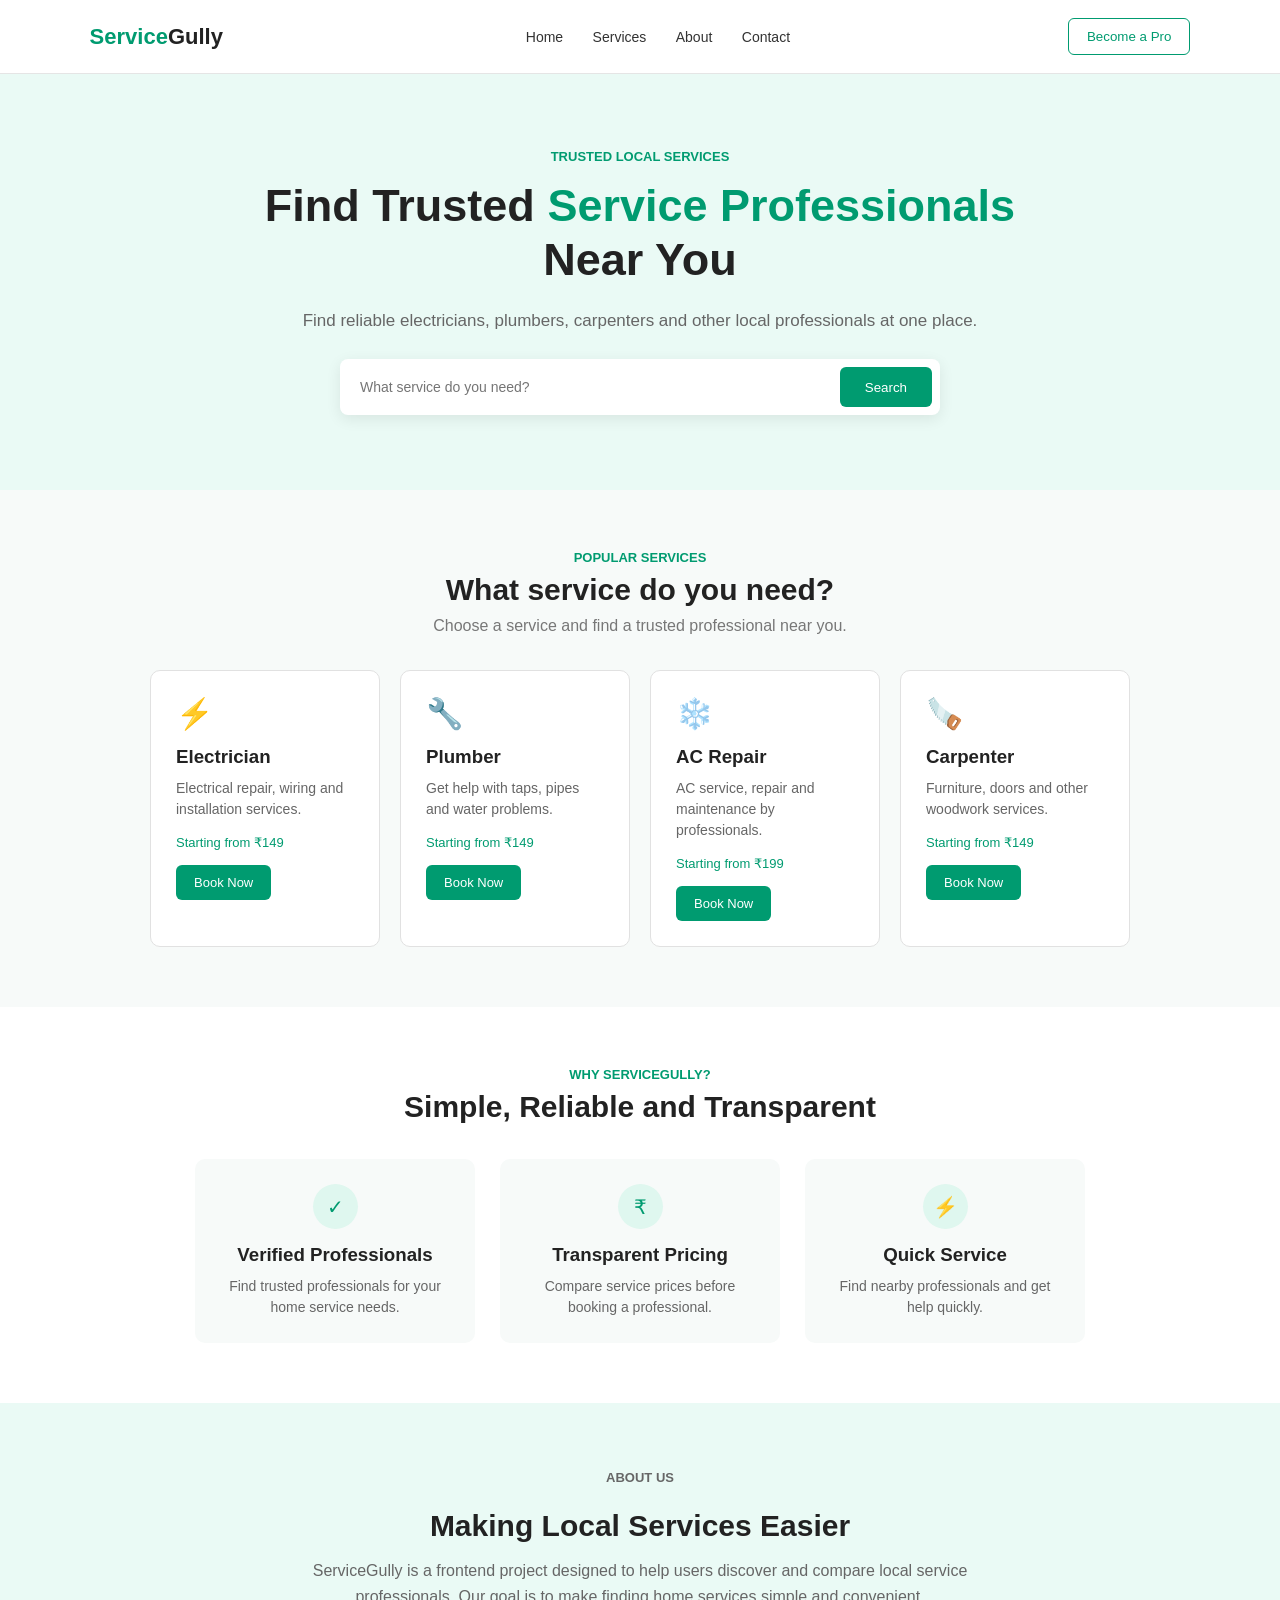
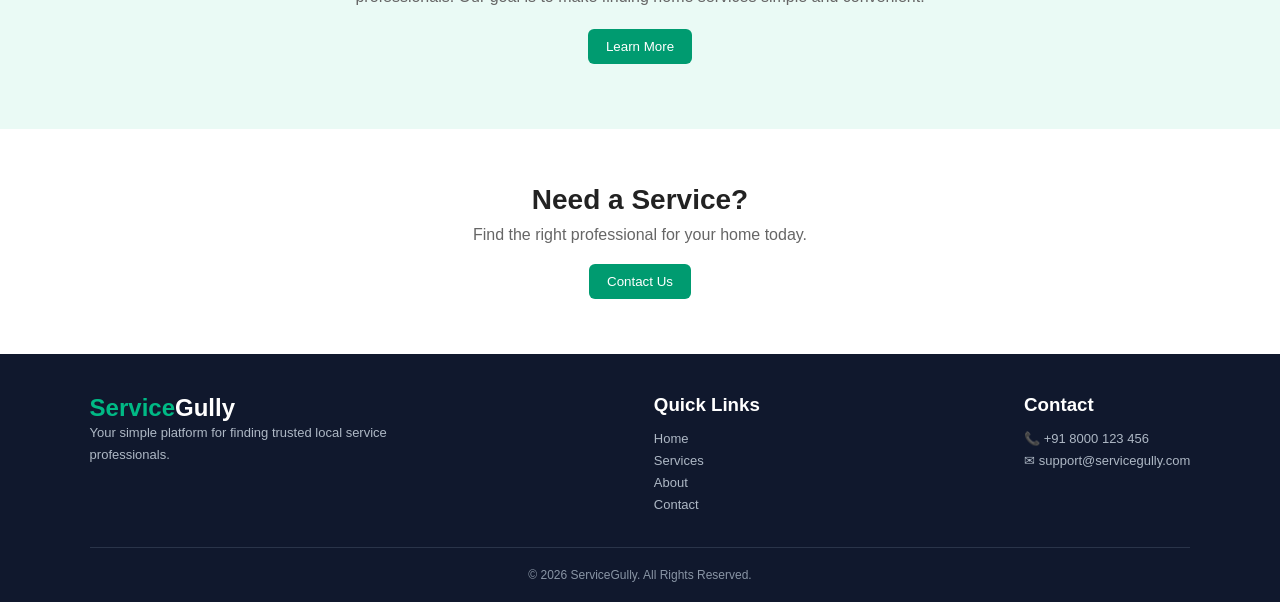
==== index.html @ 8cdb0716 "Added ServiceGully Frontend" ====
<!DOCTYPE html>
<html lang="en">
<head>
    <meta charset="UTF-8">
    <meta name="viewport" content="width=device-width, initial-scale=1.0">

    <title>ServiceGully - Local Services</title>

    <link rel="stylesheet" href="style.css">
</head>

<body>

    <!-- Navbar -->
    <header class="navbar">

        <div class="logo">
            <span>Service</span>Gully
        </div>

        <nav>
            <a href="#">Home</a>
            <a href="#services">Services</a>
            <a href="#about">About</a>
            <a href="#contact">Contact</a>
        </nav>

        <button class="nav-button">Become a Pro</button>

    </header>


    <!-- Hero Section -->
    <section class="hero">

        <div class="hero-content">

            <p class="small-heading">TRUSTED LOCAL SERVICES</p>

            <h1>
                Find Trusted
                <span>Service Professionals</span>
                Near You
            </h1>

            <p class="hero-text">
                Find reliable electricians, plumbers, carpenters
                and other local professionals at one place.
            </p>

            <div class="search-box">

                <input
                    type="text"
                    placeholder="What service do you need?"
                >

                <button>Search</button>

            </div>

        </div>

    </section>


    <!-- Services Section -->
    <section class="services-section" id="services">

        <p class="section-title">POPULAR SERVICES</p>

        <h2>What service do you need?</h2>

        <p class="section-text">
            Choose a service and find a trusted professional near you.
        </p>


        <div class="service-container">

            <!-- Card 1 -->
            <div class="service-card">

                <div class="service-icon">⚡</div>

                <h3>Electrician</h3>

                <p>
                    Electrical repair, wiring and installation services.
                </p>

                <span>Starting from ₹149</span>

                <button>Book Now</button>

            </div>


            <!-- Card 2 -->
            <div class="service-card">

                <div class="service-icon">🔧</div>

                <h3>Plumber</h3>

                <p>
                    Get help with taps, pipes and water problems.
                </p>

                <span>Starting from ₹149</span>

                <button>Book Now</button>

            </div>


            <!-- Card 3 -->
            <div class="service-card">

                <div class="service-icon">❄️</div>

                <h3>AC Repair</h3>

                <p>
                    AC service, repair and maintenance by professionals.
                </p>

                <span>Starting from ₹199</span>

                <button>Book Now</button>

            </div>


            <!-- Card 4 -->
            <div class="service-card">

                <div class="service-icon">🪚</div>

                <h3>Carpenter</h3>

                <p>
                    Furniture, doors and other woodwork services.
                </p>

                <span>Starting from ₹149</span>

                <button>Book Now</button>

            </div>

        </div>

    </section>


    <!-- Why ServiceGully -->
    <section class="why-section">

        <p class="section-title">WHY SERVICEGULLY?</p>

        <h2>Simple, Reliable and Transparent</h2>

        <div class="why-container">

            <div class="why-card">

                <div class="why-icon">✓</div>

                <h3>Verified Professionals</h3>

                <p>
                    Find trusted professionals for your home service needs.
                </p>

            </div>


            <div class="why-card">

                <div class="why-icon">₹</div>

                <h3>Transparent Pricing</h3>

                <p>
                    Compare service prices before booking a professional.
                </p>

            </div>


            <div class="why-card">

                <div class="why-icon">⚡</div>

                <h3>Quick Service</h3>

                <p>
                    Find nearby professionals and get help quickly.
                </p>

            </div>

        </div>

    </section>


    <!-- About Section -->
    <section class="about-section" id="about">

        <div class="about-content">

            <p class="section-title">ABOUT US</p>

            <h2>Making Local Services Easier</h2>

            <p>
                ServiceGully is a frontend project designed to help
                users discover and compare local service professionals.
                Our goal is to make finding home services simple and
                convenient.
            </p>

            <button>Learn More</button>

        </div>

    </section>


    <!-- Contact Section -->
    <section class="contact-section" id="contact">

        <h2>Need a Service?</h2>

        <p>
            Find the right professional for your home today.
        </p>

        <button>Contact Us</button>

    </section>


    <!-- Footer -->
    <footer>

        <div class="footer-content">

            <div>
                <h2><span>Service</span>Gully</h2>

                <p>
                    Your simple platform for finding trusted
                    local service professionals.
                </p>
            </div>


            <div>
                <h3>Quick Links</h3>

                <a href="#">Home</a>
                <a href="#services">Services</a>
                <a href="#about">About</a>
                <a href="#contact">Contact</a>
            </div>


            <div>
                <h3>Contact</h3>

                <p>📞 +91 8000 123 456</p>
                <p>✉ support@servicegully.com</p>
            </div>

        </div>


        <div class="copyright">

            <p>© 2026 ServiceGully. All Rights Reserved.</p>

        </div>

    </footer>

</body>
</html>
---- style.css ----
/* Basic Reset */

* {
    margin: 0;
    padding: 0;
    box-sizing: border-box;
}


body {
    font-family: Arial, sans-serif;
    color: #222;
    background-color: #f7faf9;
}


/* Navbar */

.navbar {
    background-color: white;

    display: flex;
    align-items: center;
    justify-content: space-between;

    padding: 18px 7%;

    border-bottom: 1px solid #e5e5e5;
}


.logo {
    font-size: 22px;
    font-weight: bold;
}

.logo span {
    color: #009b70;
}


nav a {
    text-decoration: none;
    color: #333;

    margin-left: 25px;

    font-size: 14px;
}


nav a:hover {
    color: #009b70;
}


button {
    background-color: #009b70;
    color: white;

    border: none;
    border-radius: 6px;

    padding: 10px 18px;

    cursor: pointer;
}


button:hover {
    background-color: #007d5b;
}


.nav-button {
    background-color: white;
    color: #009b70;

    border: 1px solid #009b70;
}


/* Hero */

.hero {
    background-color: #eafaf5;

    text-align: center;

    padding: 75px 20px;
}


.hero-content {
    max-width: 800px;
    margin: auto;
}


.small-heading {
    color: #009b70;

    font-size: 13px;
    font-weight: bold;

    margin-bottom: 15px;
}


.hero h1 {
    font-size: 45px;
    line-height: 1.2;

    margin-bottom: 20px;
}


.hero h1 span {
    color: #009b70;
}


.hero-text {
    color: #666;

    font-size: 17px;
    line-height: 1.6;

    margin-bottom: 25px;
}


.search-box {
    background-color: white;

    max-width: 600px;

    margin: auto;

    padding: 8px;

    border-radius: 8px;

    display: flex;

    box-shadow: 0 4px 15px #00000015;
}


.search-box input {
    flex: 1;

    border: none;

    padding: 12px;

    outline: none;

    font-size: 14px;
}


.search-box button {
    padding: 12px 25px;
}


/* Services */

.services-section {
    text-align: center;

    padding: 60px 7%;
}


.section-title {
    color: #009b70;

    font-size: 13px;
    font-weight: bold;

    margin-bottom: 8px;
}


.services-section h2,
.why-section h2 {
    font-size: 30px;

    margin-bottom: 10px;
}


.section-text {
    color: #777;

    margin-bottom: 35px;
}


.service-container {
    display: flex;

    justify-content: center;

    gap: 20px;

    flex-wrap: wrap;
}


.service-card {
    background-color: white;

    width: 230px;

    padding: 25px;

    border: 1px solid #e1e1e1;

    border-radius: 10px;

    text-align: left;

    transition: 0.3s;
}


.service-card:hover {
    transform: translateY(-5px);

    box-shadow: 0 8px 20px #00000012;
}


.service-icon {
    font-size: 30px;

    margin-bottom: 15px;
}


.service-card h3 {
    margin-bottom: 10px;
}


.service-card p {
    color: #666;

    font-size: 14px;

    line-height: 1.5;

    margin-bottom: 15px;
}


.service-card span {
    display: block;

    color: #009b70;

    font-size: 13px;

    margin-bottom: 15px;
}


.service-card button {
    font-size: 13px;
}


/* Why Section */

.why-section {
    background-color: white;

    text-align: center;

    padding: 60px 7%;
}


.why-container {
    display: flex;

    justify-content: center;

    gap: 25px;

    margin-top: 35px;
}


.why-card {
    width: 280px;

    padding: 25px;

    background-color: #f7faf9;

    border-radius: 10px;
}


.why-icon {
    background-color: #dff7ef;

    color: #009b70;

    width: 45px;
    height: 45px;

    display: flex;

    align-items: center;
    justify-content: center;

    margin: auto auto 15px;

    border-radius: 50%;

    font-size: 20px;
}


.why-card h3 {
    margin-bottom: 10px;
}


.why-card p {
    color: #666;

    font-size: 14px;

    line-height: 1.5;
}


/* About */

.about-section {
    padding: 65px 7%;

    background-color: #eafaf5;

    text-align: center;
}


.about-content {
    max-width: 700px;

    margin: auto;
}


.about-content h2 {
    font-size: 30px;

    margin-bottom: 15px;
}


.about-content p {
    color: #666;

    line-height: 1.6;

    margin-bottom: 20px;
}


/* Contact */

.contact-section {
    text-align: center;

    padding: 55px 20px;

    background-color: white;
}


.contact-section h2 {
    font-size: 28px;

    margin-bottom: 10px;
}


.contact-section p {
    color: #666;

    margin-bottom: 20px;
}


/* Footer */

footer {
    background-color: #10182d;

    color: white;

    padding: 40px 7% 20px;
}


.footer-content {
    display: flex;

    justify-content: space-between;

    gap: 50px;

    padding-bottom: 30px;
}


.footer-content > div {
    max-width: 300px;
}


.footer-content h2 span {
    color: #00b985;
}


.footer-content h3 {
    margin-bottom: 12px;
}


.footer-content p,
.footer-content a {
    color: #aeb8c5;

    font-size: 13px;

    line-height: 1.7;
}


.footer-content a {
    display: block;

    text-decoration: none;
}


.footer-content a:hover {
    color: #00b985;
}


.copyright {
    text-align: center;

    border-top: 1px solid #2a3449;

    padding-top: 20px;

    color: #8995a5;

    font-size: 12px;
}


/* Responsive Design */

@media (max-width: 700px) {

    .navbar {
        flex-direction: column;
        gap: 15px;
    }


    nav a {
        margin: 0 8px;
    }


    .hero h1 {
        font-size: 32px;
    }


    .search-box {
        flex-direction: column;
        gap: 8px;
    }


    .why-container {
        flex-direction: column;
        align-items: center;
    }


    .footer-content {
        flex-direction: column;
    }

}
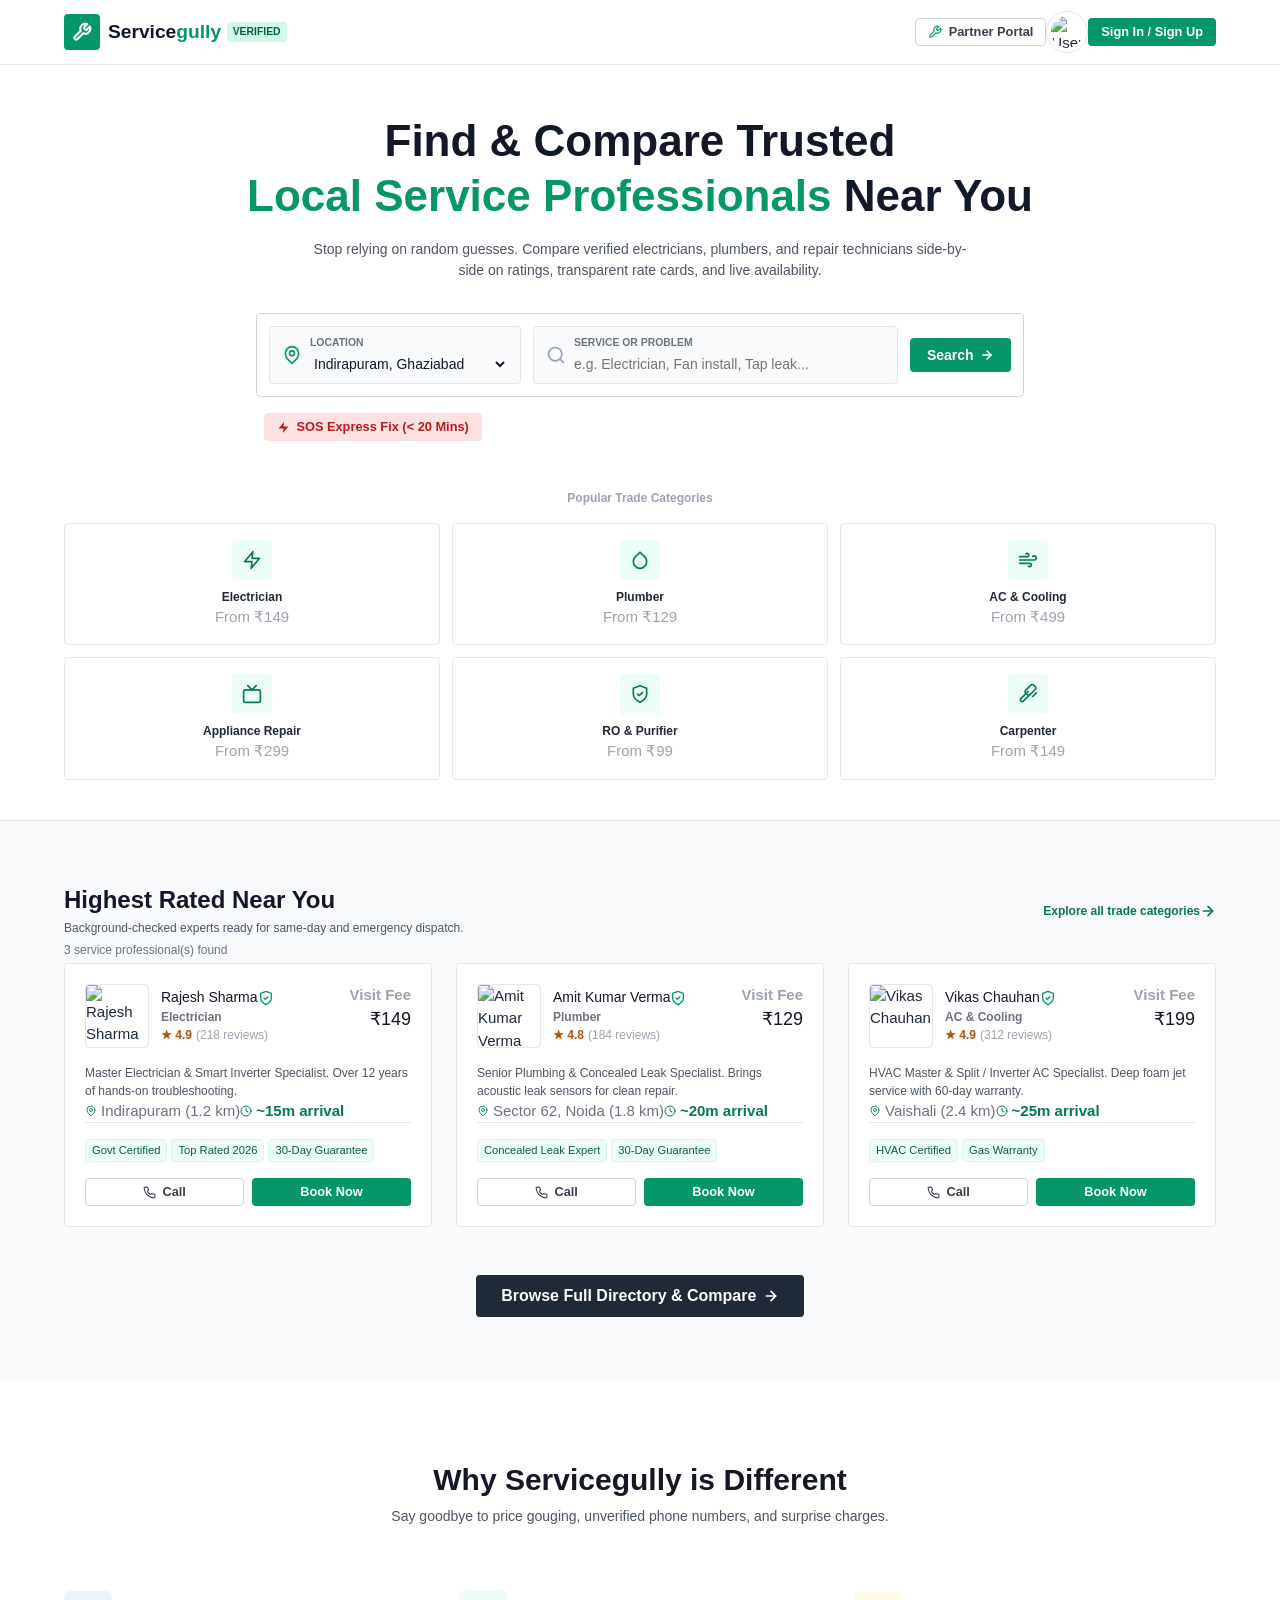
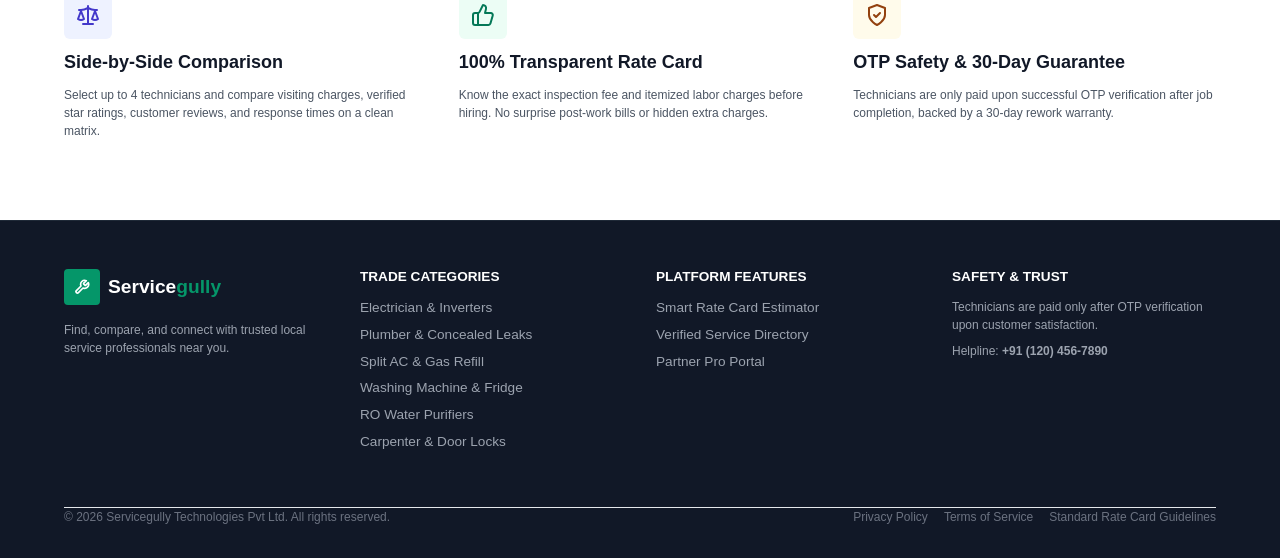
==== commit 40938ce0: "Update ServiceGully project" ====
--- a/index.html
+++ b/index.html
@@ -1,290 +1,506 @@
-<!DOCTYPE html>
-<html lang="en">
-<head>
-    <meta charset="UTF-8">
-    <meta name="viewport" content="width=device-width, initial-scale=1.0">
-
-    <title>ServiceGully - Local Services</title>
-
-    <link rel="stylesheet" href="style.css">
-</head>
-
-<body>
-
-    <!-- Navbar -->
-    <header class="navbar">
-
-        <div class="logo">
-            <span>Service</span>Gully
-        </div>
-
-        <nav>
-            <a href="#">Home</a>
-            <a href="#services">Services</a>
-            <a href="#about">About</a>
-            <a href="#contact">Contact</a>
-        </nav>
-
-        <button class="nav-button">Become a Pro</button>
-
-    </header>
-
-
-    <!-- Hero Section -->
-    <section class="hero">
-
-        <div class="hero-content">
-
-            <p class="small-heading">TRUSTED LOCAL SERVICES</p>
-
-            <h1>
-                Find Trusted
-                <span>Service Professionals</span>
-                Near You
-            </h1>
-
-            <p class="hero-text">
-                Find reliable electricians, plumbers, carpenters
-                and other local professionals at one place.
-            </p>
-
-            <div class="search-box">
-
-                <input
-                    type="text"
-                    placeholder="What service do you need?"
-                >
-
-                <button>Search</button>
-
-            </div>
-
-        </div>
-
-    </section>
-
-
-    <!-- Services Section -->
-    <section class="services-section" id="services">
-
-        <p class="section-title">POPULAR SERVICES</p>
-
-        <h2>What service do you need?</h2>
-
-        <p class="section-text">
-            Choose a service and find a trusted professional near you.
-        </p>
-
-
-        <div class="service-container">
-
-            <!-- Card 1 -->
-            <div class="service-card">
-
-                <div class="service-icon">⚡</div>
-
-                <h3>Electrician</h3>
-
-                <p>
-                    Electrical repair, wiring and installation services.
-                </p>
-
-                <span>Starting from ₹149</span>
-
-                <button>Book Now</button>
-
-            </div>
-
-
-            <!-- Card 2 -->
-            <div class="service-card">
-
-                <div class="service-icon">🔧</div>
-
-                <h3>Plumber</h3>
-
-                <p>
-                    Get help with taps, pipes and water problems.
-                </p>
-
-                <span>Starting from ₹149</span>
-
-                <button>Book Now</button>
-
-            </div>
-
-
-            <!-- Card 3 -->
-            <div class="service-card">
-
-                <div class="service-icon">❄️</div>
-
-                <h3>AC Repair</h3>
-
-                <p>
-                    AC service, repair and maintenance by professionals.
-                </p>
-
-                <span>Starting from ₹199</span>
-
-                <button>Book Now</button>
-
-            </div>
-
-
-            <!-- Card 4 -->
-            <div class="service-card">
-
-                <div class="service-icon">🪚</div>
-
-                <h3>Carpenter</h3>
-
-                <p>
-                    Furniture, doors and other woodwork services.
-                </p>
-
-                <span>Starting from ₹149</span>
-
-                <button>Book Now</button>
-
-            </div>
-
-        </div>
-
-    </section>
-
-
-    <!-- Why ServiceGully -->
-    <section class="why-section">
-
-        <p class="section-title">WHY SERVICEGULLY?</p>
-
-        <h2>Simple, Reliable and Transparent</h2>
-
-        <div class="why-container">
-
-            <div class="why-card">
-
-                <div class="why-icon">✓</div>
-
-                <h3>Verified Professionals</h3>
-
-                <p>
-                    Find trusted professionals for your home service needs.
-                </p>
-
-            </div>
-
-
-            <div class="why-card">
-
-                <div class="why-icon">₹</div>
-
-                <h3>Transparent Pricing</h3>
-
-                <p>
-                    Compare service prices before booking a professional.
-                </p>
-
-            </div>
-
-
-            <div class="why-card">
-
-                <div class="why-icon">⚡</div>
-
-                <h3>Quick Service</h3>
-
-                <p>
-                    Find nearby professionals and get help quickly.
-                </p>
-
-            </div>
-
-        </div>
-
-    </section>
-
-
-    <!-- About Section -->
-    <section class="about-section" id="about">
-
-        <div class="about-content">
-
-            <p class="section-title">ABOUT US</p>
-
-            <h2>Making Local Services Easier</h2>
-
-            <p>
-                ServiceGully is a frontend project designed to help
-                users discover and compare local service professionals.
-                Our goal is to make finding home services simple and
-                convenient.
-            </p>
-
-            <button>Learn More</button>
-
-        </div>
-
-    </section>
-
-
-    <!-- Contact Section -->
-    <section class="contact-section" id="contact">
-
-        <h2>Need a Service?</h2>
-
-        <p>
-            Find the right professional for your home today.
-        </p>
-
-        <button>Contact Us</button>
-
-    </section>
-
-
-    <!-- Footer -->
-    <footer>
-
-        <div class="footer-content">
-
-            <div>
-                <h2><span>Service</span>Gully</h2>
-
-                <p>
-                    Your simple platform for finding trusted
-                    local service professionals.
-                </p>
-            </div>
-
-
-            <div>
-                <h3>Quick Links</h3>
-
-                <a href="#">Home</a>
-                <a href="#services">Services</a>
-                <a href="#about">About</a>
-                <a href="#contact">Contact</a>
-            </div>
-
-
-            <div>
-                <h3>Contact</h3>
-
-                <p>📞 +91 8000 123 456</p>
-                <p>✉ support@servicegully.com</p>
-            </div>
-
-        </div>
-
-
-        <div class="copyright">
-
-            <p>© 2026 ServiceGully. All Rights Reserved.</p>
-
-        </div>
-
-    </footer>
-
-</body>
-</html>+<!doctype html>
+<html lang="en">
+  <head>
+    <meta charset="UTF-8" />
+    <meta name="viewport" content="width=device-width, initial-scale=1.0" />
+    <title>Servicegully — Find & Compare Trusted Local Service Professionals</title>
+    <meta name="description" content="Centralized platform to find, compare, and instantly book trusted local service professionals (electricians, plumbers, repair technicians) based on ratings, real-time availability, and transparent charges." />
+    
+    <!-- Tailwind CSS (CDN for this frontend prototype) -->
+    <script src="https://cdn.tailwindcss.com"></script>
+
+    <!-- Google Fonts: Sora (Headings) & Manrope (Body) -->
+    <link rel="preconnect" href="https://fonts.googleapis.com" />
+    <link rel="preconnect" href="https://fonts.gstatic.com" crossorigin />
+    <link href="https://fonts.googleapis.com/css2?family=Manrope:wght@300;400;500;600;700;800&family=Sora:wght@400;500;600;700;800;900&display=swap" rel="stylesheet" />
+
+    <!-- Pure Vanilla CSS Stylesheet -->
+    <link rel="stylesheet" href="css/style.css" />
+    <link rel="stylesheet" href="css/interactive.css" />
+  </head>
+  <body>
+    <!-- Top Navigation -->
+    <header class="header-sticky glass-nav">
+      <div class="container nav-wrapper">
+        <!-- Brand Logo & Locality -->
+        <div class="flex items-center gap-4">
+          <a href="index.html" class="brand-logo">
+            <div class="brand-icon-box">
+              <svg width="20" height="20" viewBox="0 0 24 24" fill="none" stroke="currentColor" stroke-width="2.5" stroke-linecap="round" stroke-linejoin="round"><path d="M14.7 6.3a1 1 0 0 0 0 1.4l1.6 1.6a1 1 0 0 0 1.4 0l3.77-3.77a6 6 0 0 1-7.94 7.94l-6.91 6.91a2.12 2.12 0 0 1-3-3l6.91-6.91a6 6 0 0 1 7.94-7.94l-3.76 3.76z"/></svg>
+            </div>
+            <div>
+              <div class="flex items-center">
+                <span class="brand-title">Service<span class="brand-highlight">gully</span></span>
+                <span class="brand-badge">Verified</span>
+              </div>
+              <p class="text-xs text-slate-500 font-medium" style="display: none; @media(min-width: 768px){display: block;}">Trusted local pros near you</p>
+            </div>
+          </a>
+
+          <!-- Locality Selector -->
+          <div style="display: none; @media(min-width: 1024px){display: block;}">
+            <div class="category-pill" style="padding: 0.375rem 0.75rem; font-size: 0.75rem;">
+              <svg width="14" height="14" viewBox="0 0 24 24" fill="none" stroke="#059669" stroke-width="2" stroke-linecap="round" stroke-linejoin="round"><path d="M20 10c0 6-8 12-8 12s-8-6-8-12a8 8 0 0 1 16 0Z"/><circle cx="12" cy="10" r="3"/></svg>
+              <span class="truncate" style="max-width: 140px;">Indirapuram, Ghaziabad</span>
+            </div>
+          </div>
+        </div>
+
+        <!-- Desktop Navigation Links -->
+        <nav class="flex items-center gap-2" style="display: none; @media(min-width: 768px){display: flex;}">
+          <a href="index.html" class="nav-link active">
+            <svg width="15" height="15" viewBox="0 0 24 24" fill="none" stroke="currentColor" stroke-width="2" stroke-linecap="round" stroke-linejoin="round"><path d="m3 9 9-7 9 7v11a2 2 0 0 1-2 2H5a2 2 0 0 1-2-2z"/><polyline points="9 22 9 12 15 12 15 22"/></svg>
+            <span>Home</span>
+          </a>
+          <a href="browse.html" class="nav-link">
+            <svg width="15" height="15" viewBox="0 0 24 24" fill="none" stroke="currentColor" stroke-width="2" stroke-linecap="round" stroke-linejoin="round"><circle cx="11" cy="11" r="8"/><path d="m21 21-4.3-4.3"/></svg>
+            <span>Find Pros</span>
+          </a>
+          <a href="calculator.html" class="nav-link">
+            <svg width="15" height="15" viewBox="0 0 24 24" fill="none" stroke="currentColor" stroke-width="2" stroke-linecap="round" stroke-linejoin="round"><rect width="16" height="20" x="4" y="2" rx="2"/><line x1="8" x2="16" y1="6" y2="6"/><line x1="16" x2="16" y1="14" y2="18"/><path d="M16 10h.01"/><path d="M12 10h.01"/><path d="M8 10h.01"/><path d="M12 14h.01"/><path d="M8 14h.01"/><path d="M12 18h.01"/><path d="M8 18h.01"/></svg>
+            <span>Rate Estimator</span>
+          </a>
+        </nav>
+
+        <!-- Right Controls -->
+        <div class="flex items-center gap-2.5">
+          <a href="partner.html" class="btn btn-outline btn-sm">
+            <svg width="14" height="14" viewBox="0 0 24 24" fill="none" stroke="#059669" stroke-width="2" stroke-linecap="round" stroke-linejoin="round"><path d="M14.7 6.3a1 1 0 0 0 0 1.4l1.6 1.6a1 1 0 0 0 1.4 0l3.77-3.77a6 6 0 0 1-7.94 7.94l-6.91 6.91a2.12 2.12 0 0 1-3-3l6.91-6.91a6 6 0 0 1 7.94-7.94l-3.76 3.76z"/></svg>
+            <span class="font-bold">Partner Portal</span>
+          </a>
+
+          <a href="browse.html?emergency=true" class="btn btn-sos btn-sm pulse-sos" style="display: none; @media(min-width: 1024px){display: inline-flex;}">
+            <svg width="14" height="14" viewBox="0 0 24 24" fill="currentColor" stroke="none"><polygon points="13 2 3 14 12 14 11 22 21 10 12 10 13 2"/></svg>
+            <span>SOS 30-Min</span>
+          </a>
+
+          <div class="flex items-center gap-2 p-1 rounded-full border border-slate-200 bg-white">
+            <img src="https://images.unsplash.com/photo-1535713875002-d1d0cf377fde?w=150" alt="User" style="width: 2rem; height: 2rem; border-radius: 9999px; object-fit: cover; border: 2px solid var(--color-primary-500);" />
+            <span class="font-bold text-xs text-slate-800" style="display: none; @media(min-width: 640px){display: inline;}">Rajshekhar</span>
+          </div>
+        </div>
+      </div>
+    </header>
+
+    <!-- Hero Section -->
+    <section class="hero-section">
+      <div class="hero-glow-1"></div>
+      <div class="hero-glow-2"></div>
+
+      <div class="container relative">
+        <!-- Headline -->
+        <div class="text-center max-w-4xl mb-8">
+          <h1 class="hero-title">
+            Find & Compare Trusted <br />
+            <span class="gradient-text">Local Service Professionals</span> Near You
+          </h1>
+          <p class="text-sm sm:text-base text-slate-600 max-w-2xl mx-auto font-medium mt-4 leading-relaxed">
+            Stop relying on random guesses. Compare verified electricians, plumbers, and repair technicians side-by-side on ratings, transparent rate cards, and live availability.
+          </p>
+        </div>
+
+        <!-- Central Search Box -->
+        <div class="max-w-3xl mb-8">
+          <form action="browse.html" method="GET" class="search-box-card flex flex-col md:flex-row items-stretch gap-3">
+            <!-- Locality Selector -->
+            <div class="search-field-pill">
+              <svg width="20" height="20" viewBox="0 0 24 24" fill="none" stroke="#059669" stroke-width="2" stroke-linecap="round" stroke-linejoin="round"><path d="M20 10c0 6-8 12-8 12s-8-6-8-12a8 8 0 0 1 16 0Z"/><circle cx="12" cy="10" r="3"/></svg>
+              <div class="flex-1 text-left min-w-0">
+                <label class="field-label">Location</label>
+                <select name="locality" class="field-select">
+                  <option value="Indirapuram, Ghaziabad" selected>Indirapuram, Ghaziabad</option>
+                  <option value="Sector 62, Noida">Sector 62, Noida</option>
+                  <option value="Vaishali, Ghaziabad">Vaishali, Ghaziabad</option>
+                  <option value="Kaushambi, Ghaziabad">Kaushambi, Ghaziabad</option>
+                  <option value="Vasundhara, Ghaziabad">Vasundhara, Ghaziabad</option>
+                  <option value="Sector 18, Noida">Sector 18, Noida</option>
+                </select>
+              </div>
+            </div>
+
+            <!-- Keyword Input -->
+            <div class="search-field-pill" style="flex: 1.5;">
+              <svg width="20" height="20" viewBox="0 0 24 24" fill="none" stroke="#94a3b8" stroke-width="2" stroke-linecap="round" stroke-linejoin="round"><circle cx="11" cy="11" r="8"/><path d="m21 21-4.3-4.3"/></svg>
+              <div class="flex-1 text-left">
+                <label class="field-label">Service or Problem</label>
+                <input type="text" name="search" placeholder="e.g. Electrician, Fan install, Tap leak..." class="field-input" />
+              </div>
+            </div>
+
+            <!-- Action Buttons -->
+            <div class="flex items-center gap-2">
+              <button type="submit" class="btn btn-primary btn-md flex-1">
+                <span>Search</span>
+                <svg width="14" height="14" viewBox="0 0 24 24" fill="none" stroke="currentColor" stroke-width="2.5" stroke-linecap="round" stroke-linejoin="round"><path d="M5 12h14"/><path d="m12 5 7 7-7 7"/></svg>
+              </button>
+            </div>
+          </form>
+
+          <!-- Quick SOS Pill -->
+          <div class="mt-4 flex items-center justify-start gap-3 px-2">
+            <a href="browse.html?emergency=true" class="btn btn-sos btn-sm pulse-sos">
+              <svg width="13" height="13" viewBox="0 0 24 24" fill="currentColor" stroke="none"><polygon points="13 2 3 14 12 14 11 22 21 10 12 10 13 2"/></svg>
+              <span>SOS Express Fix (&lt; 20 Mins)</span>
+            </a>
+          </div>
+        </div>
+
+        <!-- Popular Trade Categories Grid -->
+        <div class="mt-12">
+          <p class="text-center text-xs font-bold uppercase tracking-wider text-slate-400 mb-4">Popular Trade Categories</p>
+          <div class="grid grid-cols-2 sm:grid-cols-3 md:grid-cols-6 gap-3">
+            <a href="browse.html?category=Electrician" class="category-card">
+              <div class="category-icon-box">
+                <svg width="20" height="20" viewBox="0 0 24 24" fill="none" stroke="currentColor" stroke-width="2" stroke-linecap="round" stroke-linejoin="round"><polygon points="13 2 3 14 12 14 11 22 21 10 12 10 13 2"/></svg>
+              </div>
+              <span class="font-bold text-xs text-slate-800">Electrician</span>
+              <span class="text-[10px] text-slate-400 mt-0.5">From ₹149</span>
+            </a>
+
+            <a href="browse.html?category=Plumber" class="category-card">
+              <div class="category-icon-box">
+                <svg width="20" height="20" viewBox="0 0 24 24" fill="none" stroke="currentColor" stroke-width="2" stroke-linecap="round" stroke-linejoin="round"><path d="M12 2.69l5.66 5.66a8 8 0 1 1-11.31 0z"/></svg>
+              </div>
+              <span class="font-bold text-xs text-slate-800">Plumber</span>
+              <span class="text-[10px] text-slate-400 mt-0.5">From ₹129</span>
+            </a>
+
+            <a href="browse.html?category=AC%20Repair" class="category-card">
+              <div class="category-icon-box">
+                <svg width="20" height="20" viewBox="0 0 24 24" fill="none" stroke="currentColor" stroke-width="2" stroke-linecap="round" stroke-linejoin="round"><path d="M17.7 7.7a2.5 2.5 0 1 1 1.8 4.3H2"/><path d="M9.6 4.6A2 2 0 1 1 11 8H2"/><path d="M12.6 19.4A2 2 0 1 0 14 16H2"/></svg>
+              </div>
+              <span class="font-bold text-xs text-slate-800">AC & Cooling</span>
+              <span class="text-[10px] text-slate-400 mt-0.5">From ₹499</span>
+            </a>
+
+            <a href="browse.html?category=Appliance%20Specialist" class="category-card">
+              <div class="category-icon-box">
+                <svg width="20" height="20" viewBox="0 0 24 24" fill="none" stroke="currentColor" stroke-width="2" stroke-linecap="round" stroke-linejoin="round"><rect width="20" height="15" x="2" y="7" rx="2" ry="2"/><polyline points="17 2 12 7 7 2"/></svg>
+              </div>
+              <span class="font-bold text-xs text-slate-800">Appliance Repair</span>
+              <span class="text-[10px] text-slate-400 mt-0.5">From ₹299</span>
+            </a>
+
+            <a href="browse.html?category=RO%20Water%20Purifier" class="category-card">
+              <div class="category-icon-box">
+                <svg width="20" height="20" viewBox="0 0 24 24" fill="none" stroke="currentColor" stroke-width="2" stroke-linecap="round" stroke-linejoin="round"><path d="M12 22s8-4 8-10V5l-8-3-8 3v7c0 6 8 10 8 10z"/><path d="m9 12 2 2 4-4"/></svg>
+              </div>
+              <span class="font-bold text-xs text-slate-800">RO & Purifier</span>
+              <span class="text-[10px] text-slate-400 mt-0.5">From ₹99</span>
+            </a>
+
+            <a href="browse.html?category=Carpenter" class="category-card">
+              <div class="category-icon-box">
+                <svg width="20" height="20" viewBox="0 0 24 24" fill="none" stroke="currentColor" stroke-width="2" stroke-linecap="round" stroke-linejoin="round"><path d="m15 12-8.5 8.5c-.83.83-2.17.83-3 0 0 0 0 0 0 0a2.12 2.12 0 0 1 0-3L12 9"/><path d="M17.64 15 22 10.64"/><path d="m20.91 3.26-2.17-2.18a2.12 2.12 0 0 0-3 0L9.12 7.7a2.12 2.12 0 0 0 0 3l2.18 2.18a2.12 2.12 0 0 0 3 0l6.61-6.62a2.12 2.12 0 0 0 0-3z"/></svg>
+              </div>
+              <span class="font-bold text-xs text-slate-800">Carpenter</span>
+              <span class="text-[10px] text-slate-400 mt-0.5">From ₹149</span>
+            </a>
+          </div>
+        </div>
+
+      </div>
+    </section>
+
+    <!-- Featured Top-Rated Specialists -->
+    <section class="py-16 bg-slate-50">
+      <div class="container">
+        <div class="flex flex-col md:flex-row md:items-end justify-between gap-4 mb-10">
+          <div>
+            <h2 class="text-2xl sm:text-3xl font-extrabold text-slate-900">Highest Rated Near You</h2>
+            <p class="text-slate-600 text-xs sm:text-sm mt-1">Background-checked experts ready for same-day and emergency dispatch.</p>
+          </div>
+
+          <a href="browse.html" class="inline-flex items-center gap-1.5 text-xs sm:text-sm font-bold text-emerald-700 hover:text-emerald-800">
+            <span>Explore all trade categories</span>
+            <svg width="16" height="16" viewBox="0 0 24 24" fill="none" stroke="currentColor" stroke-width="2.5" stroke-linecap="round" stroke-linejoin="round"><path d="M5 12h14"/><path d="m12 5 7 7-7 7"/></svg>
+          </a>
+        </div>
+
+        <div class="grid grid-cols-1 sm:grid-cols-2 lg:grid-cols-3 gap-6">
+          
+          <!-- Card 1: Rajesh Sharma -->
+          <div class="pro-card">
+            <div>
+              <div class="flex items-start justify-between gap-3 mb-4">
+                <div class="flex items-center gap-3">
+                  <img src="https://images.unsplash.com/photo-1540569014015-19a7be504e3a?w=400&auto=format&fit=crop&q=80" alt="Rajesh Sharma" class="pro-avatar" />
+                  <div>
+                    <div class="flex items-center gap-1.5">
+                      <span class="font-extrabold text-sm text-slate-900">Rajesh Sharma</span>
+                      <svg width="16" height="16" viewBox="0 0 24 24" fill="none" stroke="#059669" stroke-width="2" stroke-linecap="round" stroke-linejoin="round"><path d="M12 22s8-4 8-10V5l-8-3-8 3v7c0 6 8 10 8 10z"/><path d="m9 12 2 2 4-4"/></svg>
+                    </div>
+                    <p class="text-xs text-slate-500 font-semibold">Electrician</p>
+                    <div class="flex items-center gap-1 text-xs font-bold text-amber-700 mt-0.5">
+                      <span>★ 4.9</span>
+                      <span class="text-slate-400 font-normal">(218 reviews)</span>
+                    </div>
+                  </div>
+                </div>
+
+                <div class="text-right">
+                  <span class="text-[10px] font-bold text-slate-400 uppercase">Visit Fee</span>
+                  <div class="text-lg font-black text-slate-900 font-heading">₹149</div>
+                </div>
+              </div>
+
+              <p class="text-xs text-slate-600 mb-3 leading-relaxed">Master Electrician & Smart Inverter Specialist. Over 12 years of hands-on troubleshooting.</p>
+
+              <div class="flex flex-wrap items-center gap-x-3 gap-y-1 text-[11px] text-slate-500 mb-4 pb-3 border-b border-slate-100">
+                <span class="flex items-center gap-1">
+                  <svg width="12" height="12" viewBox="0 0 24 24" fill="none" stroke="#059669" stroke-width="2" stroke-linecap="round" stroke-linejoin="round"><path d="M20 10c0 6-8 12-8 12s-8-6-8-12a8 8 0 0 1 16 0Z"/><circle cx="12" cy="10" r="3"/></svg>
+                  <span>Indirapuram (1.2 km)</span>
+                </span>
+                <span class="flex items-center gap-1 font-bold text-emerald-700">
+                  <svg width="12" height="12" viewBox="0 0 24 24" fill="none" stroke="currentColor" stroke-width="2" stroke-linecap="round" stroke-linejoin="round"><circle cx="12" cy="12" r="10" /><polyline points="12 6 12 12 16 14"/></svg>
+                  <span>~15m arrival</span>
+                </span>
+              </div>
+
+              <div class="flex flex-wrap gap-1 mb-4">
+                <span class="badge-tag badge-emerald">Govt Certified</span>
+                <span class="badge-tag badge-emerald">Top Rated 2026</span>
+                <span class="badge-tag badge-emerald">30-Day Guarantee</span>
+              </div>
+            </div>
+
+            <div class="flex items-center gap-2 pt-2">
+              <a href="tel:+919876543210" class="btn btn-sm btn-outline flex-1">
+                <svg width="13" height="13" viewBox="0 0 24 24" fill="none" stroke="currentColor" stroke-width="2" stroke-linecap="round" stroke-linejoin="round"><path d="M22 16.92v3a2 2 0 0 1-2.18 2 19.79 19.79 0 0 1-8.63-3.07 19.5 19.5 0 0 1-6-6 19.79 19.79 0 0 1-3.07-8.67A2 2 0 0 1 4.11 2h3a2 2 0 0 1 2 1.72 12.84 12.84 0 0 0 .7 2.81 2 2 0 0 1-.45 2.11L8.09 9.91a16 16 0 0 0 6 6l1.27-1.27a2 2 0 0 1 2.11-.45 12.84 12.84 0 0 0 2.81.7A2 2 0 0 1 22 16.92z"/></svg>
+                <span>Call</span>
+              </a>
+              <a href="browse.html" class="btn btn-sm btn-primary flex-1">Book Now</a>
+            </div>
+          </div>
+
+          <!-- Card 2: Amit Kumar Verma -->
+          <div class="pro-card">
+            <div>
+              <div class="flex items-start justify-between gap-3 mb-4">
+                <div class="flex items-center gap-3">
+                  <img src="https://images.unsplash.com/photo-1507003211169-0a1dd7228f2d?w=400&auto=format&fit=crop&q=80" alt="Amit Kumar Verma" class="pro-avatar" />
+                  <div>
+                    <div class="flex items-center gap-1.5">
+                      <span class="font-extrabold text-sm text-slate-900">Amit Kumar Verma</span>
+                      <svg width="16" height="16" viewBox="0 0 24 24" fill="none" stroke="#059669" stroke-width="2" stroke-linecap="round" stroke-linejoin="round"><path d="M12 22s8-4 8-10V5l-8-3-8 3v7c0 6 8 10 8 10z"/><path d="m9 12 2 2 4-4"/></svg>
+                    </div>
+                    <p class="text-xs text-slate-500 font-semibold">Plumber</p>
+                    <div class="flex items-center gap-1 text-xs font-bold text-amber-700 mt-0.5">
+                      <span>★ 4.8</span>
+                      <span class="text-slate-400 font-normal">(184 reviews)</span>
+                    </div>
+                  </div>
+                </div>
+
+                <div class="text-right">
+                  <span class="text-[10px] font-bold text-slate-400 uppercase">Visit Fee</span>
+                  <div class="text-lg font-black text-slate-900 font-heading">₹129</div>
+                </div>
+              </div>
+
+              <p class="text-xs text-slate-600 mb-3 leading-relaxed">Senior Plumbing & Concealed Leak Specialist. Brings acoustic leak sensors for clean repair.</p>
+
+              <div class="flex flex-wrap items-center gap-x-3 gap-y-1 text-[11px] text-slate-500 mb-4 pb-3 border-b border-slate-100">
+                <span class="flex items-center gap-1">
+                  <svg width="12" height="12" viewBox="0 0 24 24" fill="none" stroke="#059669" stroke-width="2" stroke-linecap="round" stroke-linejoin="round"><path d="M20 10c0 6-8 12-8 12s-8-6-8-12a8 8 0 0 1 16 0Z"/><circle cx="12" cy="10" r="3"/></svg>
+                  <span>Sector 62, Noida (1.8 km)</span>
+                </span>
+                <span class="flex items-center gap-1 font-bold text-emerald-700">
+                  <svg width="12" height="12" viewBox="0 0 24 24" fill="none" stroke="currentColor" stroke-width="2" stroke-linecap="round" stroke-linejoin="round"><circle cx="12" cy="12" r="10"/><polyline points="12 6 12 12 16 14"/></svg>
+                  <span>~20m arrival</span>
+                </span>
+              </div>
+
+              <div class="flex flex-wrap gap-1 mb-4">
+                <span class="badge-tag badge-emerald">Concealed Leak Expert</span>
+                <span class="badge-tag badge-emerald">30-Day Guarantee</span>
+              </div>
+            </div>
+
+            <div class="flex items-center gap-2 pt-2">
+              <a href="tel:+919876543210" class="btn btn-sm btn-outline flex-1">
+                <svg width="13" height="13" viewBox="0 0 24 24" fill="none" stroke="currentColor" stroke-width="2" stroke-linecap="round" stroke-linejoin="round"><path d="M22 16.92v3a2 2 0 0 1-2.18 2 19.79 19.79 0 0 1-8.63-3.07 19.5 19.5 0 0 1-6-6 19.79 19.79 0 0 1-3.07-8.67A2 2 0 0 1 4.11 2h3a2 2 0 0 1 2 1.72 12.84 12.84 0 0 0 .7 2.81 2 2 0 0 1-.45 2.11L8.09 9.91a16 16 0 0 0 6 6l1.27-1.27a2 2 0 0 1 2.11-.45 12.84 12.84 0 0 0 2.81.7A2 2 0 0 1 22 16.92z"/></svg>
+                <span>Call</span>
+              </a>
+              <a href="browse.html" class="btn btn-sm btn-primary flex-1">Book Now</a>
+            </div>
+          </div>
+
+          <!-- Card 3: Vikas Chauhan -->
+          <div class="pro-card">
+            <div>
+              <div class="flex items-start justify-between gap-3 mb-4">
+                <div class="flex items-center gap-3">
+                  <img src="https://images.unsplash.com/photo-1500648767791-00dcc994a43e?w=400&auto=format&fit=crop&q=80" alt="Vikas Chauhan" class="pro-avatar" />
+                  <div>
+                    <div class="flex items-center gap-1.5">
+                      <span class="font-extrabold text-sm text-slate-900">Vikas Chauhan</span>
+                      <svg width="16" height="16" viewBox="0 0 24 24" fill="none" stroke="#059669" stroke-width="2" stroke-linecap="round" stroke-linejoin="round"><path d="M12 22s8-4 8-10V5l-8-3-8 3v7c0 6 8 10 8 10z"/><path d="m9 12 2 2 4-4"/></svg>
+                    </div>
+                    <p class="text-xs text-slate-500 font-semibold">AC & Cooling</p>
+                    <div class="flex items-center gap-1 text-xs font-bold text-amber-700 mt-0.5">
+                      <span>★ 4.9</span>
+                      <span class="text-slate-400 font-normal">(312 reviews)</span>
+                    </div>
+                  </div>
+                </div>
+
+                <div class="text-right">
+                  <span class="text-[10px] font-bold text-slate-400 uppercase">Visit Fee</span>
+                  <div class="text-lg font-black text-slate-900 font-heading">₹199</div>
+                </div>
+              </div>
+
+              <p class="text-xs text-slate-600 mb-3 leading-relaxed">HVAC Master & Split / Inverter AC Specialist. Deep foam jet service with 60-day warranty.</p>
+
+              <div class="flex flex-wrap items-center gap-x-3 gap-y-1 text-[11px] text-slate-500 mb-4 pb-3 border-b border-slate-100">
+                <span class="flex items-center gap-1">
+                  <svg width="12" height="12" viewBox="0 0 24 24" fill="none" stroke="#059669" stroke-width="2" stroke-linecap="round" stroke-linejoin="round"><path d="M20 10c0 6-8 12-8 12s-8-6-8-12a8 8 0 0 1 16 0Z"/><circle cx="12" cy="10" r="3"/></svg>
+                  <span>Vaishali (2.4 km)</span>
+                </span>
+                <span class="flex items-center gap-1 font-bold text-emerald-700">
+                  <svg width="12" height="12" viewBox="0 0 24 24" fill="none" stroke="currentColor" stroke-width="2" stroke-linecap="round" stroke-linejoin="round"><circle cx="12" cy="12" r="10"/><polyline points="12 6 12 12 16 14"/></svg>
+                  <span>~25m arrival</span>
+                </span>
+              </div>
+
+              <div class="flex flex-wrap gap-1 mb-4">
+                <span class="badge-tag badge-emerald">HVAC Certified</span>
+                <span class="badge-tag badge-emerald">Gas Warranty</span>
+              </div>
+            </div>
+
+            <div class="flex items-center gap-2 pt-2">
+              <a href="tel:+919876543210" class="btn btn-sm btn-outline flex-1">
+                <svg width="13" height="13" viewBox="0 0 24 24" fill="none" stroke="currentColor" stroke-width="2" stroke-linecap="round" stroke-linejoin="round"><path d="M22 16.92v3a2 2 0 0 1-2.18 2 19.79 19.79 0 0 1-8.63-3.07 19.5 19.5 0 0 1-6-6 19.79 19.79 0 0 1-3.07-8.67A2 2 0 0 1 4.11 2h3a2 2 0 0 1 2 1.72 12.84 12.84 0 0 0 .7 2.81 2 2 0 0 1-.45 2.11L8.09 9.91a16 16 0 0 0 6 6l1.27-1.27a2 2 0 0 1 2.11-.45 12.84 12.84 0 0 0 2.81.7A2 2 0 0 1 22 16.92z"/></svg>
+                <span>Call</span>
+              </a>
+              <a href="browse.html" class="btn btn-sm btn-primary flex-1">Book Now</a>
+            </div>
+          </div>
+
+
+
+        </div>
+
+        <div class="mt-12 text-center">
+          <a href="browse.html" class="btn btn-dark btn-lg">
+            <span>Browse Full Directory & Compare</span>
+            <svg width="16" height="16" viewBox="0 0 24 24" fill="none" stroke="currentColor" stroke-width="2.5" stroke-linecap="round" stroke-linejoin="round"><path d="M5 12h14"/><path d="m12 5 7 7-7 7"/></svg>
+          </a>
+        </div>
+      </div>
+    </section>
+
+    <!-- Why Servicegully is Different -->
+    <section id="why-servicegully" class="py-20 bg-white border-y border-slate-200">
+      <div class="container">
+        <div class="text-center max-w-2xl mb-16">
+          <h2 class="text-3xl font-extrabold text-slate-900">Why Servicegully is Different</h2>
+          <p class="text-slate-600 text-sm mt-2">Say goodbye to price gouging, unverified phone numbers, and surprise charges.</p>
+        </div>
+
+        <div class="grid grid-cols-1 md:grid-cols-3 gap-8">
+          <div class="space-y-3">
+            <div style="width: 3rem; height: 3rem; border-radius: 6px; background: #eef2ff; color: #4338ca; display: flex; align-items: center; justify-content: center;">
+              <svg width="24" height="24" viewBox="0 0 24 24" fill="none" stroke="currentColor" stroke-width="2" stroke-linecap="round" stroke-linejoin="round"><path d="m16 16 3-8 3 8c-.87.65-1.92 1-3 1s-2.13-.35-3-1Z"/><path d="m2 16 3-8 3 8c-.87.65-1.92 1-3 1s-2.13-.35-3-1Z"/><path d="M7 21h10"/><path d="M12 3v18"/><path d="M3 7h2c2 0 5-1 7-2 2 1 5 2 7 2h2"/></svg>
+            </div>
+            <h3 class="text-lg font-bold text-slate-900">Side-by-Side Comparison</h3>
+            <p class="text-slate-600 text-xs sm:text-sm leading-relaxed">
+              Select up to 4 technicians and compare visiting charges, verified star ratings, customer reviews, and response times on a clean matrix.
+            </p>
+          </div>
+
+          <div class="space-y-3">
+            <div style="width: 3rem; height: 3rem; border-radius: 6px; background: #ecfdf5; color: #047857; display: flex; align-items: center; justify-content: center;">
+              <svg width="24" height="24" viewBox="0 0 24 24" fill="none" stroke="currentColor" stroke-width="2" stroke-linecap="round" stroke-linejoin="round"><path d="M7 10v12"/><path d="M15 5.88 14 10h5.83a2 2 0 0 1 1.92 2.56l-2.33 8A2 2 0 0 1 17.5 22H4a2 2 0 0 1-2-2v-8a2 2 0 0 1 2-2h2.76a2 2 0 0 0 1.79-1.11L12 2h0a3.13 3.13 0 0 1 3 3.88Z"/></svg>
+            </div>
+            <h3 class="text-lg font-bold text-slate-900">100% Transparent Rate Card</h3>
+            <p class="text-slate-600 text-xs sm:text-sm leading-relaxed">
+              Know the exact inspection fee and itemized labor charges before hiring. No surprise post-work bills or hidden extra charges.
+            </p>
+          </div>
+
+          <div class="space-y-3">
+            <div style="width: 3rem; height: 3rem; border-radius: 6px; background: #fffbeb; color: #92400e; display: flex; align-items: center; justify-content: center;">
+              <svg width="24" height="24" viewBox="0 0 24 24" fill="none" stroke="currentColor" stroke-width="2" stroke-linecap="round" stroke-linejoin="round"><path d="M12 22s8-4 8-10V5l-8-3-8 3v7c0 6 8 10 8 10z"/><path d="m9 12 2 2 4-4"/></svg>
+            </div>
+            <h3 class="text-lg font-bold text-slate-900">OTP Safety & 30-Day Guarantee</h3>
+            <p class="text-slate-600 text-xs sm:text-sm leading-relaxed">
+              Technicians are only paid upon successful OTP verification after job completion, backed by a 30-day rework warranty.
+            </p>
+          </div>
+        </div>
+      </div>
+    </section>
+
+
+    <!-- Footer -->
+    <footer id="contact-us" class="site-footer">
+      <div class="container">
+        <div class="grid grid-cols-1 sm:grid-cols-2 md:grid-cols-4 gap-8 mb-12">
+          <div>
+            <div class="flex items-center gap-2 mb-4">
+              <div class="brand-icon-box" style="width: 2.25rem; height: 2.25rem;">
+                <svg width="16" height="16" viewBox="0 0 24 24" fill="none" stroke="#ffffff" stroke-width="2.5" stroke-linecap="round" stroke-linejoin="round"><path d="M14.7 6.3a1 1 0 0 0 0 1.4l1.6 1.6a1 1 0 0 0 1.4 0l3.77-3.77a6 6 0 0 1-7.94 7.94l-6.91 6.91a2.12 2.12 0 0 1-3-3l6.91-6.91a6 6 0 0 1 7.94-7.94l-3.76 3.76z"/></svg>
+              </div>
+              <span class="brand-title" style="color: #ffffff;">Service<span class="brand-highlight">gully</span></span>
+            </div>
+            <p class="text-xs text-slate-400 leading-relaxed">
+              Find, compare, and connect with trusted local service professionals near you.
+            </p>
+          </div>
+
+          <div>
+            <h4 class="footer-heading">Trade Categories</h4>
+            <a href="browse.html?category=Electrician" class="footer-link">Electrician & Inverters</a>
+            <a href="browse.html?category=Plumber" class="footer-link">Plumber & Concealed Leaks</a>
+            <a href="browse.html?category=AC%20Repair" class="footer-link">Split AC & Gas Refill</a>
+            <a href="browse.html?category=Appliance%20Specialist" class="footer-link">Washing Machine & Fridge</a>
+            <a href="browse.html?category=RO%20Water%20Purifier" class="footer-link">RO Water Purifiers</a>
+            <a href="browse.html?category=Carpenter" class="footer-link">Carpenter & Door Locks</a>
+          </div>
+
+          <div>
+            <h4 class="footer-heading">Platform Features</h4>
+            <a href="calculator.html" class="footer-link">Smart Rate Card Estimator</a>
+            <a href="browse.html" class="footer-link">Verified Service Directory</a>
+            <a href="partner.html" class="footer-link">Partner Pro Portal</a>
+          </div>
+
+          <div>
+            <h4 class="footer-heading">Safety & Trust</h4>
+            <p class="text-xs text-slate-400 mb-2">Technicians are paid only after OTP verification upon customer satisfaction.</p>
+            <p class="text-xs text-slate-400">Helpline: <strong class="text-slate-200">+91 (120) 456-7890</strong></p>
+          </div>
+        </div>
+
+        <div class="pt-8 border-t border-slate-800 flex flex-col sm:flex-row items-center justify-between gap-4 text-xs text-slate-500">
+          <p>© 2026 Servicegully Technologies Pvt Ltd. All rights reserved.</p>
+          <div class="flex items-center gap-4">
+            <a href="#" class="hover:text-slate-300">Privacy Policy</a>
+            <a href="#" class="hover:text-slate-300">Terms of Service</a>
+            <a href="calculator.html" class="hover:text-slate-300">Standard Rate Card Guidelines</a>
+          </div>
+        </div>
+      </div>
+    </footer>
+
+    <!-- Mobile Bottom Navigation -->
+    <nav class="mobile-bottom-nav">
+      <a href="index.html" class="mobile-nav-item active">
+        <svg width="20" height="20" viewBox="0 0 24 24" fill="none" stroke="currentColor" stroke-width="2" stroke-linecap="round" stroke-linejoin="round"><path d="m3 9 9-7 9 7v11a2 2 0 0 1-2 2H5a2 2 0 0 1-2-2z"/><polyline points="9 22 9 12 15 12 15 22"/></svg>
+        <span>Home</span>
+      </a>
+      <a href="browse.html" class="mobile-nav-item">
+        <svg width="20" height="20" viewBox="0 0 24 24" fill="none" stroke="currentColor" stroke-width="2" stroke-linecap="round" stroke-linejoin="round"><circle cx="11" cy="11" r="8"/><path d="m21 21-4.3-4.3"/></svg>
+        <span>Browse</span>
+      </a>
+      <a href="calculator.html" class="mobile-nav-item">
+        <svg width="20" height="20" viewBox="0 0 24 24" fill="none" stroke="currentColor" stroke-width="2" stroke-linecap="round" stroke-linejoin="round"><rect width="16" height="20" x="4" y="2" rx="2"/><line x1="8" x2="16" y1="6" y2="6"/><line x1="16" x2="16" y1="14" y2="18"/><path d="M16 10h.01"/><path d="M12 10h.01"/><path d="M8 10h.01"/><path d="M12 14h.01"/><path d="M8 14h.01"/><path d="M12 18h.01"/><path d="M8 18h.01"/></svg>
+        <span>Estimator</span>
+      </a>
+    </nav>
+    <script src="js/servicegully.js"></script>
+  </body>
+</html>
--- a/css/style.css
+++ b/css/style.css
@@ -0,0 +1,628 @@
+/* ==========================================================================
+   ServiceGully - Clean, Human UI Stylesheet (Flat, No Boxy/Hover Effects)
+   ========================================================================== */
+
+/* --- Reset & Base --- */
+*, *::before, *::after {
+  box-sizing: border-box;
+  margin: 0;
+  padding: 0;
+}
+
+html {
+  scroll-behavior: smooth;
+}
+
+body {
+  font-family: -apple-system, BlinkMacSystemFont, "Segoe UI", Roboto, "Helvetica Neue", Arial, sans-serif;
+  background-color: #ffffff;
+  color: #1e293b;
+  line-height: 1.5;
+  font-size: 15px;
+  padding-bottom: 4.5rem;
+}
+
+@media (min-width: 768px) {
+  body {
+    padding-bottom: 0;
+  }
+}
+
+h1, h2, h3, h4, h5, h6 {
+  color: #0f172a;
+  font-weight: 700;
+  line-height: 1.25;
+}
+
+a {
+  color: inherit;
+  text-decoration: none;
+}
+
+button, input, select, textarea {
+  font-family: inherit;
+  font-size: inherit;
+}
+
+button {
+  cursor: pointer;
+  border: none;
+  background: none;
+}
+
+img {
+  max-width: 100%;
+  height: auto;
+  display: block;
+}
+
+svg {
+  display: inline-block;
+  vertical-align: middle;
+  flex-shrink: 0;
+}
+
+/* --- Layout & Container --- */
+.container {
+  width: 100%;
+  max-width: 1200px;
+  margin: 0 auto;
+  padding: 0 1rem;
+}
+
+@media (min-width: 768px) {
+  .container {
+    padding: 0 1.5rem;
+  }
+}
+
+.max-w-2xl { max-width: 42rem; margin-left: auto; margin-right: auto; }
+.max-w-3xl { max-width: 48rem; margin-left: auto; margin-right: auto; }
+.max-w-4xl { max-width: 56rem; margin-left: auto; margin-right: auto; }
+.max-w-5xl { max-width: 64rem; margin-left: auto; margin-right: auto; }
+
+/* --- Flexbox & Grid --- */
+.flex { display: flex; }
+.inline-flex { display: inline-flex; }
+.flex-col { flex-direction: column; }
+.flex-row { flex-direction: row; }
+.flex-wrap { flex-wrap: wrap; }
+.items-center { align-items: center; }
+.items-start { align-items: flex-start; }
+.items-end { align-items: flex-end; }
+.justify-between { justify-content: space-between; }
+.justify-center { justify-content: center; }
+.justify-end { justify-content: flex-end; }
+.flex-1 { flex: 1 1 0%; }
+.shrink-0 { flex-shrink: 0; }
+
+.gap-1 { gap: 0.25rem; }
+.gap-2 { gap: 0.5rem; }
+.gap-2-5 { gap: 0.625rem; }
+.gap-3 { gap: 0.75rem; }
+.gap-4 { gap: 1rem; }
+.gap-5 { gap: 1.25rem; }
+.gap-6 { gap: 1.5rem; }
+.gap-8 { gap: 2rem; }
+
+.space-y-1 > * + * { margin-top: 0.25rem; }
+.space-y-2 > * + * { margin-top: 0.5rem; }
+.space-y-3 > * + * { margin-top: 0.75rem; }
+.space-y-4 > * + * { margin-top: 1rem; }
+.space-y-6 > * + * { margin-top: 1.5rem; }
+.space-y-8 > * + * { margin-top: 2rem; }
+
+.grid { display: grid; }
+.grid-cols-1 { grid-template-columns: repeat(1, minmax(0, 1fr)); }
+.grid-cols-2 { grid-template-columns: repeat(2, minmax(0, 1fr)); }
+.grid-cols-3 { grid-template-columns: repeat(3, minmax(0, 1fr)); }
+.grid-cols-4 { grid-template-columns: repeat(4, minmax(0, 1fr)); }
+.grid-cols-6 { grid-template-columns: repeat(6, minmax(0, 1fr)); }
+
+@media (min-width: 640px) {
+  .sm\:grid-cols-2 { grid-template-columns: repeat(2, minmax(0, 1fr)); }
+  .sm\:grid-cols-3 { grid-template-columns: repeat(3, minmax(0, 1fr)); }
+  .sm\:flex-row { flex-direction: row; }
+  .sm\:items-center { align-items: center; }
+}
+
+@media (min-width: 768px) {
+  .md\:grid-cols-2 { grid-template-columns: repeat(2, minmax(0, 1fr)); }
+  .md\:grid-cols-3 { grid-template-columns: repeat(3, minmax(0, 1fr)); }
+  .md\:grid-cols-4 { grid-template-columns: repeat(4, minmax(0, 1fr)); }
+  .md\:flex-row { flex-direction: row; }
+  .md\:items-center { align-items: center; }
+  .md\:text-left { text-align: left; }
+  .md\:text-right { text-align: right; }
+}
+
+@media (min-width: 1024px) {
+  .lg\:grid-cols-2 { grid-template-columns: repeat(2, minmax(0, 1fr)); }
+  .lg\:grid-cols-3 { grid-template-columns: repeat(3, minmax(0, 1fr)); }
+  .lg\:grid-cols-4 { grid-template-columns: repeat(4, minmax(0, 1fr)); }
+}
+
+/* --- Header & Navigation --- */
+.header-sticky {
+  position: sticky;
+  top: 0;
+  z-index: 50;
+  background-color: #ffffff;
+  border-bottom: 1px solid #e5e7eb;
+}
+
+.glass-nav, .glass-card {
+  background-color: #ffffff;
+}
+
+.nav-wrapper {
+  height: 4rem;
+  display: flex;
+  align-items: center;
+  justify-content: space-between;
+}
+
+.brand-logo {
+  display: flex;
+  align-items: center;
+  gap: 0.5rem;
+}
+
+.brand-icon-box {
+  width: 2.25rem;
+  height: 2.25rem;
+  border-radius: 4px;
+  background-color: #059669;
+  color: #ffffff;
+  display: flex;
+  align-items: center;
+  justify-content: center;
+}
+
+.brand-title {
+  font-weight: 700;
+  font-size: 1.2rem;
+  color: #0f172a;
+}
+
+.brand-highlight {
+  color: #059669;
+}
+
+.brand-badge {
+  display: inline-block;
+  padding: 2px 6px;
+  border-radius: 4px;
+  font-size: 0.65rem;
+  font-weight: 700;
+  background-color: #d1fae5;
+  color: #065f46;
+  text-transform: uppercase;
+  margin-left: 0.35rem;
+}
+
+.nav-link {
+  padding: 0.4rem 0.75rem;
+  border-radius: 4px;
+  font-size: 0.875rem;
+  font-weight: 500;
+  color: #4b5563;
+  display: inline-flex;
+  align-items: center;
+  gap: 0.35rem;
+}
+
+.nav-link.active {
+  color: #059669;
+  font-weight: 600;
+}
+
+/* --- Buttons --- */
+.btn {
+  display: inline-flex;
+  align-items: center;
+  justify-content: center;
+  gap: 0.4rem;
+  font-weight: 600;
+  border-radius: 4px;
+  border: 1px solid transparent;
+  cursor: pointer;
+  text-decoration: none;
+  font-size: 0.875rem;
+  line-height: 1;
+}
+
+.btn-sm {
+  padding: 0.4rem 0.75rem;
+  font-size: 0.8rem;
+}
+
+.btn-md {
+  padding: 0.55rem 1rem;
+}
+
+.btn-lg {
+  padding: 0.75rem 1.5rem;
+  font-size: 1rem;
+}
+
+.btn-primary {
+  background-color: #059669;
+  color: #ffffff;
+}
+
+.btn-dark {
+  background-color: #1f2937;
+  color: #ffffff;
+}
+
+.btn-outline {
+  background-color: #ffffff;
+  border-color: #d1d5db;
+  color: #374151;
+}
+
+.btn-compare {
+  background-color: #eef2ff;
+  border-color: #e0e7ff;
+  color: #4338ca;
+}
+
+.btn-sos {
+  background-color: #fee2e2;
+  border-color: #fee2e2;
+  color: #b91c1c;
+}
+
+/* --- Flat Content Blocks (No Heavy Boxes/Shadows) --- */
+.card {
+  background-color: #ffffff;
+  border: 1px solid #e5e7eb;
+  border-radius: 4px;
+  padding: 1.25rem;
+}
+
+/* --- Hero Section --- */
+.hero-section {
+  padding: 3rem 0 2.5rem;
+  background-color: #ffffff;
+  border-bottom: 1px solid #e5e7eb;
+}
+
+.hero-glow-1, .hero-glow-2 {
+  display: none;
+}
+
+.hero-title {
+  font-size: 2rem;
+  color: #111827;
+  margin-bottom: 0.75rem;
+}
+
+@media (min-width: 640px) {
+  .hero-title {
+    font-size: 2.75rem;
+  }
+}
+
+.gradient-text {
+  color: #059669;
+}
+
+/* --- Search & Inputs --- */
+.search-box-card {
+  background: #ffffff;
+  border-radius: 4px;
+  padding: 0.75rem;
+  border: 1px solid #d1d5db;
+}
+
+.search-field-pill {
+  flex: 1;
+  display: flex;
+  align-items: center;
+  gap: 0.5rem;
+  padding: 0.5rem 0.75rem;
+  background-color: #f9fafb;
+  border: 1px solid #e5e7eb;
+  border-radius: 4px;
+}
+
+.field-label {
+  display: block;
+  font-size: 0.65rem;
+  font-weight: 700;
+  text-transform: uppercase;
+  color: #6b7280;
+  margin-bottom: 2px;
+}
+
+.field-input, .field-select {
+  width: 100%;
+  background: transparent;
+  border: none;
+  outline: none;
+  font-size: 0.875rem;
+  color: #111827;
+}
+
+/* --- Category Elements --- */
+.category-pill {
+  padding: 0.4rem 0.85rem;
+  border-radius: 4px;
+  font-size: 0.8rem;
+  font-weight: 500;
+  display: inline-flex;
+  align-items: center;
+  gap: 0.35rem;
+  border: 1px solid #d1d5db;
+  background-color: #ffffff;
+  color: #374151;
+  cursor: pointer;
+}
+
+.category-pill.active {
+  background-color: #111827;
+  border-color: #111827;
+  color: #ffffff;
+}
+
+.category-card {
+  padding: 1rem 0.75rem;
+  background-color: #ffffff;
+  border: 1px solid #e5e7eb;
+  border-radius: 4px;
+  text-align: center;
+  display: flex;
+  flex-direction: column;
+  align-items: center;
+}
+
+.category-icon-box {
+  width: 2.5rem;
+  height: 2.5rem;
+  border-radius: 4px;
+  background-color: #ecfdf5;
+  color: #047857;
+  display: flex;
+  align-items: center;
+  justify-content: center;
+  margin-bottom: 0.5rem;
+}
+
+/* --- Professional Card --- */
+.pro-card {
+  background-color: #ffffff;
+  border-radius: 4px;
+  border: 1px solid #e5e7eb;
+  padding: 1.25rem;
+  display: flex;
+  flex-direction: column;
+  justify-content: space-between;
+}
+
+.pro-avatar {
+  width: 4rem;
+  height: 4rem;
+  border-radius: 4px;
+  object-fit: cover;
+  border: 1px solid #e5e7eb;
+}
+
+/* --- Badges & Tags --- */
+.badge-tag {
+  display: inline-flex;
+  align-items: center;
+  gap: 0.25rem;
+  padding: 2px 6px;
+  border-radius: 4px;
+  font-size: 0.7rem;
+  font-weight: 500;
+  background-color: #f3f4f6;
+  color: #374151;
+  border: 1px solid #e5e7eb;
+}
+
+.badge-emerald {
+  background-color: #ecfdf5;
+  color: #065f46;
+  border-color: #d1fae5;
+}
+
+.badge-amber {
+  background-color: #fffbeb;
+  color: #92400e;
+  border-color: #fef3c7;
+}
+
+.badge-blue {
+  background-color: #eff6ff;
+  color: #1e40af;
+  border-color: #dbeafe;
+}
+
+.badge-rose {
+  background-color: #fff1f2;
+  color: #9f1239;
+  border-color: #ffe4e6;
+}
+
+.pulse-available, .pulse-sos {
+  animation: none;
+}
+
+/* --- Mobile Bottom Nav --- */
+.mobile-bottom-nav {
+  position: fixed;
+  bottom: 0;
+  left: 0;
+  right: 0;
+  height: 3.5rem;
+  background-color: #ffffff;
+  border-top: 1px solid #e5e7eb;
+  display: flex;
+  align-items: center;
+  justify-content: space-around;
+  z-index: 50;
+}
+
+@media (min-width: 768px) {
+  .mobile-bottom-nav {
+    display: none;
+  }
+}
+
+.mobile-nav-item {
+  display: flex;
+  flex-direction: column;
+  align-items: center;
+  font-size: 0.7rem;
+  font-weight: 500;
+  color: #6b7280;
+  gap: 2px;
+}
+
+.mobile-nav-item.active {
+  color: #059669;
+}
+
+/* --- Footer --- */
+.site-footer {
+  background-color: #111827;
+  color: #9ca3af;
+  padding: 3rem 0 2rem;
+  border-top: 1px solid #1f2937;
+}
+
+.footer-heading {
+  color: #ffffff;
+  font-size: 0.85rem;
+  font-weight: 700;
+  text-transform: uppercase;
+  margin-bottom: 0.75rem;
+}
+
+.footer-link {
+  color: #9ca3af;
+  font-size: 0.85rem;
+  display: block;
+  margin-bottom: 0.4rem;
+}
+
+/* --- Utilities --- */
+.text-xs { font-size: 0.75rem; }
+.text-sm { font-size: 0.875rem; }
+.text-base { font-size: 1rem; }
+.text-lg { font-size: 1.125rem; }
+.text-xl { font-size: 1.25rem; }
+.text-2xl { font-size: 1.5rem; }
+.text-3xl { font-size: 1.875rem; }
+
+.font-normal { font-weight: 400; }
+.font-medium { font-weight: 500; }
+.font-semibold { font-weight: 600; }
+.font-bold { font-weight: 700; }
+
+.text-slate-400 { color: #9ca3af; }
+.text-slate-500 { color: #6b7280; }
+.text-slate-600 { color: #4b5563; }
+.text-slate-700 { color: #374151; }
+.text-slate-800 { color: #1f2937; }
+.text-slate-900 { color: #111827; }
+.text-emerald-600 { color: #059669; }
+.text-emerald-700 { color: #047857; }
+.text-amber-700 { color: #b45309; }
+.text-rose-600 { color: #e11d48; }
+.text-rose-700 { color: #be123c; }
+.text-blue-600 { color: #2563eb; }
+.text-blue-700 { color: #1d4ed8; }
+.text-indigo-600 { color: #4f46e5; }
+.text-indigo-700 { color: #4338ca; }
+
+.bg-white { background-color: #ffffff; }
+.bg-slate-50 { background-color: #f9fafb; }
+.bg-slate-100 { background-color: #f3f4f6; }
+.bg-slate-800 { background-color: #1f2937; }
+.bg-slate-900 { background-color: #111827; }
+.bg-emerald-50 { background-color: #ecfdf5; }
+.bg-emerald-600 { background-color: #059669; }
+.bg-emerald-700 { background-color: #047857; }
+.bg-rose-50 { background-color: #fff1f2; }
+.bg-blue-50 { background-color: #eff6ff; }
+.bg-indigo-50 { background-color: #eef2ff; }
+
+.border { border: 1px solid #e5e7eb; }
+.border-b { border-bottom: 1px solid #e5e7eb; }
+.border-t { border-top: 1px solid #e5e7eb; }
+.border-slate-200 { border-color: #e5e7eb; }
+.border-slate-300 { border-color: #d1d5db; }
+.border-emerald-200 { border-color: #d1fae5; }
+
+.rounded-lg { border-radius: 4px; }
+.rounded-xl { border-radius: 6px; }
+.rounded-2xl { border-radius: 8px; }
+.rounded-full { border-radius: 9999px; }
+
+.p-1 { padding: 0.25rem; }
+.p-2 { padding: 0.5rem; }
+.p-3 { padding: 0.75rem; }
+.p-4 { padding: 1rem; }
+.p-5 { padding: 1.25rem; }
+.p-6 { padding: 1.5rem; }
+.p-8 { padding: 2rem; }
+
+.py-2 { padding-top: 0.5rem; padding-bottom: 0.5rem; }
+.py-4 { padding-top: 1rem; padding-bottom: 1rem; }
+.py-6 { padding-top: 1.5rem; padding-bottom: 1.5rem; }
+.py-8 { padding-top: 2rem; padding-bottom: 2rem; }
+.py-12 { padding-top: 3rem; padding-bottom: 3rem; }
+.py-16 { padding-top: 4rem; padding-bottom: 4rem; }
+.py-20 { padding-top: 5rem; padding-bottom: 5rem; }
+
+.px-2 { padding-left: 0.5rem; padding-right: 0.5rem; }
+.px-3 { padding-left: 0.75rem; padding-right: 0.75rem; }
+.px-4 { padding-left: 1rem; padding-right: 1rem; }
+.px-6 { padding-left: 1.5rem; padding-right: 1.5rem; }
+
+.mt-1 { margin-top: 0.25rem; }
+.mt-2 { margin-top: 0.5rem; }
+.mt-4 { margin-top: 1rem; }
+.mt-6 { margin-top: 1.5rem; }
+.mt-8 { margin-top: 2rem; }
+.mt-12 { margin-top: 3rem; }
+
+.mb-1 { margin-bottom: 0.25rem; }
+.mb-2 { margin-bottom: 0.5rem; }
+.mb-4 { margin-bottom: 1rem; }
+.mb-6 { margin-bottom: 1.5rem; }
+.mb-8 { margin-bottom: 2rem; }
+.mb-12 { margin-bottom: 3rem; }
+.mb-16 { margin-bottom: 4rem; }
+
+.text-center { text-align: center; }
+.text-left { text-align: left; }
+.text-right { text-align: right; }
+.w-full { width: 100%; }
+.h-full { height: 100%; }
+.relative { position: relative; }
+.truncate { overflow: hidden; text-overflow: ellipsis; white-space: nowrap; }
+
+/* --- Data Table --- */
+.data-table {
+  width: 100%;
+  border-collapse: collapse;
+  text-align: left;
+}
+
+.data-table th,
+.data-table td {
+  padding: 0.65rem 0.5rem;
+  border-bottom: 1px solid #f3f4f6;
+  font-size: 0.85rem;
+}
+
+.data-table th {
+  font-weight: 600;
+  color: #6b7280;
+  font-size: 0.75rem;
+}
--- a/css/interactive.css
+++ b/css/interactive.css
@@ -0,0 +1,30 @@
+/* Small styles used by the JavaScript booking form */
+.sg-modal-backdrop{position:fixed;inset:0;background:rgba(15,23,42,.62);z-index:1000;display:flex;align-items:center;justify-content:center;padding:1rem}
+.sg-modal{position:relative;background:#fff;width:min(100%,460px);max-height:90vh;overflow:auto;border-radius:16px;padding:1.5rem;box-shadow:0 20px 60px rgba(0,0,0,.25)}
+.sg-modal h2{font-size:1.35rem;margin:0 2rem .4rem 0;color:#0f172a}
+.sg-modal-subtitle{font-size:.88rem;color:#64748b;margin-bottom:1rem;line-height:1.5}
+.sg-modal-close{position:absolute;right:1rem;top:.7rem;font-size:1.8rem;color:#64748b;line-height:1}
+#sg-booking-form{display:grid;gap:.85rem}
+#sg-booking-form label{display:grid;gap:.35rem;font-size:.82rem;font-weight:700;color:#334155}
+#sg-booking-form input,#sg-booking-form textarea{width:100%;border:1px solid #cbd5e1;border-radius:8px;padding:.7rem;font:inherit;font-size:.9rem;color:#0f172a}
+#sg-booking-form input:focus,#sg-booking-form textarea:focus{outline:2px solid #a7f3d0;border-color:#059669}
+.sg-submit{width:100%;padding:.8rem 1rem;border-radius:8px;background:#059669;color:#fff;font-weight:800;margin-top:.25rem}
+.sg-submit:hover{background:#047857}
+.sg-demo-note{font-size:.7rem;color:#94a3b8;margin-top:.9rem;line-height:1.4}
+.sg-success-icon{width:3rem;height:3rem;border-radius:50%;background:#d1fae5;color:#047857;display:grid;place-items:center;font-size:1.7rem;font-weight:900;margin-bottom:1rem}
+
+
+/* Sign in / sign up modal */
+.sg-auth-overlay{position:fixed;inset:0;z-index:9999;background:rgba(15,23,42,.62);display:flex;align-items:center;justify-content:center;padding:18px;backdrop-filter:blur(4px)}
+.sg-auth-overlay[hidden],.sg-signup-only[hidden]{display:none!important}
+.sg-auth-card{position:relative;width:min(100%,460px);max-height:92vh;overflow:auto;background:#fff;border-radius:22px;padding:30px;box-shadow:0 25px 80px rgba(15,23,42,.3)}
+.sg-auth-close{position:absolute;right:17px;top:12px;border:0;background:#f1f5f9;border-radius:50%;width:34px;height:34px;font-size:25px;line-height:1;color:#475569;cursor:pointer}
+.sg-auth-brand{font-family:Sora,sans-serif;font-size:20px;font-weight:900;color:#172554;margin-bottom:12px}.sg-auth-brand span{color:#059669}
+.sg-auth-card h2{font-family:Sora,sans-serif;font-size:25px;font-weight:800;color:#0f172a;margin:0}.sg-auth-subtitle{font-size:13px;color:#64748b;margin:6px 0 18px}
+.sg-auth-tabs{display:grid;grid-template-columns:1fr 1fr;background:#f1f5f9;padding:4px;border-radius:12px;margin-bottom:18px}.sg-auth-tabs button{border:0;background:transparent;padding:10px;border-radius:9px;font-weight:800;color:#64748b;cursor:pointer}.sg-auth-tabs button.active{background:#fff;color:#047857;box-shadow:0 1px 5px #0f172a14}
+.sg-role-title{font-size:12px;font-weight:800;color:#334155;margin-bottom:8px}.sg-role-options{display:grid;grid-template-columns:1fr 1fr;gap:9px;margin-bottom:16px}.sg-role-options label{cursor:pointer}.sg-role-options input{position:absolute;opacity:0}.sg-role-options span{display:block;text-align:center;padding:12px 8px;border:1px solid #cbd5e1;border-radius:11px;font-size:12px;font-weight:800;color:#334155}.sg-role-options input:checked+span{border-color:#059669;background:#ecfdf5;color:#047857;box-shadow:inset 0 0 0 1px #059669}
+.sg-auth-field{display:block;font-size:12px;font-weight:800;color:#334155;margin:12px 0}.sg-auth-field input{display:block;width:100%;margin-top:6px;padding:12px 13px;border:1px solid #cbd5e1;border-radius:10px;outline:none;font:500 13px Manrope,sans-serif}.sg-auth-field input:focus{border-color:#059669;box-shadow:0 0 0 3px #10b98120}
+.sg-auth-submit{width:100%;border:0;border-radius:11px;background:#059669;color:#fff;padding:13px;font-weight:900;cursor:pointer;margin-top:6px}.sg-auth-submit:hover{background:#047857}.sg-auth-message{font-size:12px;font-weight:800;color:#047857;min-height:18px;margin:10px 0 0}.sg-auth-demo-note{font-size:10px;line-height:1.5;color:#94a3b8;margin:14px 0 0;text-align:center}
+.sg-extra-nav{white-space:nowrap}.nav-wrapper{gap:10px}.nav-wrapper nav{flex-wrap:wrap}
+@media(max-width:900px){.sg-extra-nav{display:none!important}}
+@media(max-width:600px){.sg-auth-card{padding:24px 19px}.nav-wrapper #sg-auth-open{font-size:10px;padding:8px 10px}}
